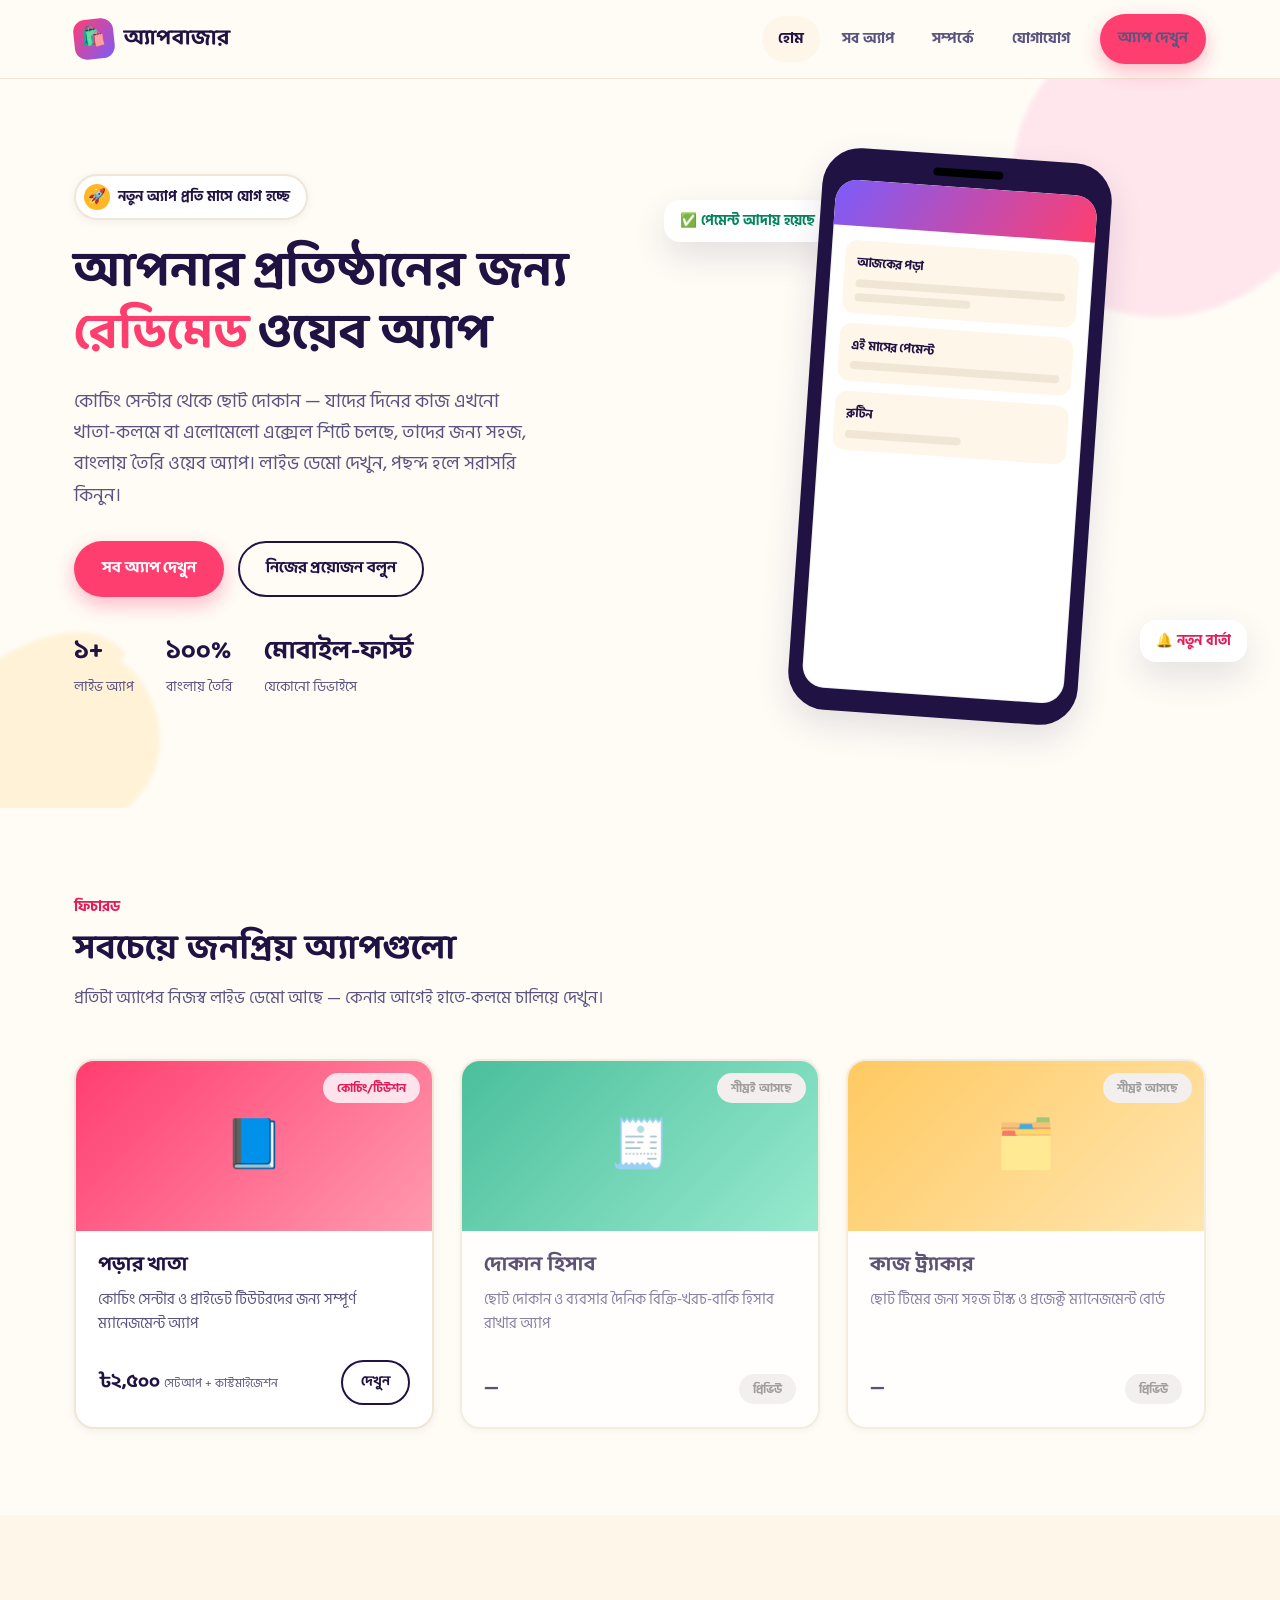
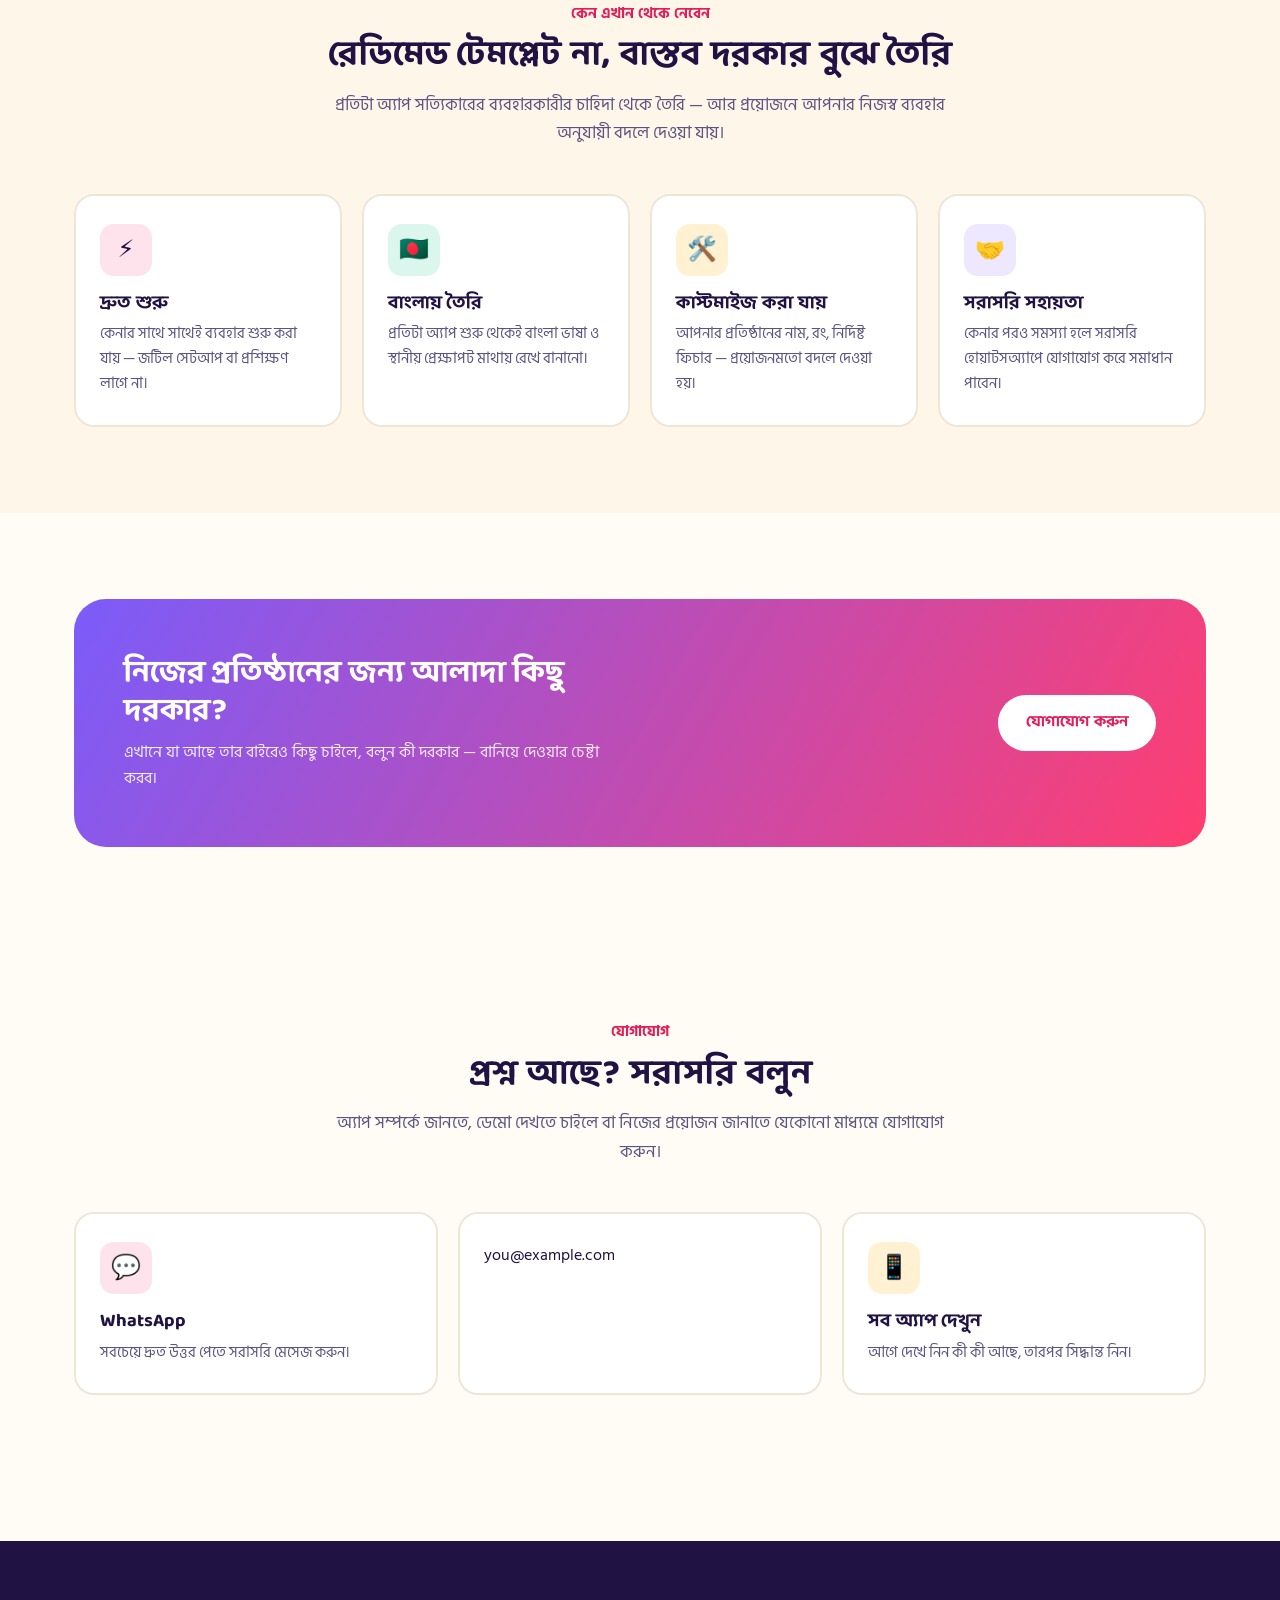
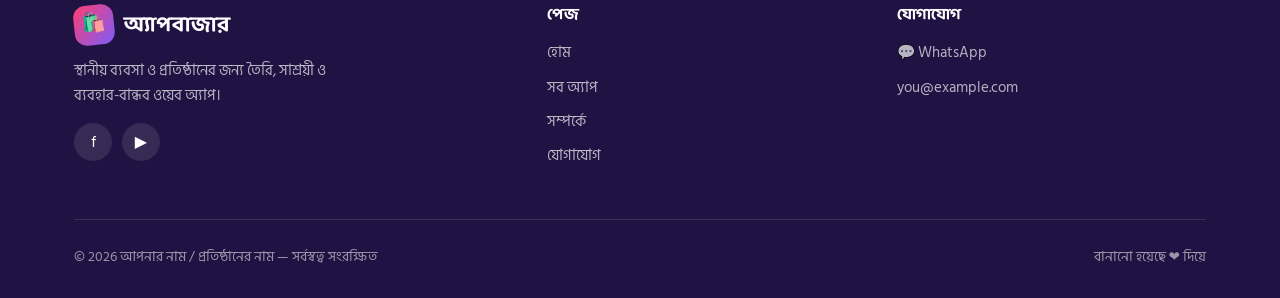
==== index.html @ 26f3728a "ওয়েব এপ রিলিজ করলাম ১ম বার" ====
<!DOCTYPE html>
<html lang="bn">
<head>
<meta charset="UTF-8" />
<meta name="viewport" content="width=device-width, initial-scale=1.0" />
<title>অ্যাপবাজার — আপনার প্রতিষ্ঠানের জন্য তৈরি ওয়েব অ্যাপ</title>
<meta name="description" content="স্থানীয় ব্যবসা, কোচিং সেন্টার ও প্রতিষ্ঠানের জন্য তৈরি, ব্যবহার-বান্ধব ও সাশ্রয়ী ওয়েব অ্যাপ — লাইভ ডেমো দেখুন, সরাসরি কিনুন।" />
<link rel="icon" href="assets/icons/favicon.svg" type="image/svg+xml">
<link rel="preconnect" href="https://fonts.googleapis.com">
<link rel="preconnect" href="https://fonts.gstatic.com" crossorigin>
<link href="https://fonts.googleapis.com/css2?family=Baloo+Da+2:wght@500;600;700;800&family=Hind+Siliguri:wght@400;500;600;700&display=swap" rel="stylesheet">
<link rel="stylesheet" href="css/style.css">
</head>
<body data-page="home">

<header class="site-header">
  <div class="container">
    <a href="index.html" class="brand"><span class="brand-mark">🛍️</span> <span data-site-name>অ্যাপবাজার</span></a>
    <nav class="main-nav">
      <a href="index.html" data-page="home">হোম</a>
      <a href="apps.html" data-page="apps">সব অ্যাপ</a>
      <a href="index.html#about" data-page="about">সম্পর্কে</a>
      <a href="index.html#contact" data-page="contact">যোগাযোগ</a>
      <a class="btn btn-primary btn-sm nav-cta" href="apps.html">অ্যাপ দেখুন</a>
    </nav>
    <button class="nav-toggle" aria-label="মেনু">☰</button>
  </div>
</header>

<section class="hero">
  <div class="blob-field">
    <svg class="blob" width="420" height="420" style="top:-120px; right:-100px" viewBox="0 0 200 200" xmlns="http://www.w3.org/2000/svg">
      <path fill="#FFE3EC" d="M45.4,-58.4C58.4,-49.6,68.2,-34.7,71.9,-18.2C75.7,-1.7,73.4,16.4,65.1,31.2C56.9,46,42.6,57.5,26.5,64.2C10.4,70.9,-7.5,72.7,-24.3,68.1C-41,63.4,-56.7,52.2,-65.6,36.9C-74.6,21.6,-76.8,2.1,-72.6,-15.1C-68.5,-32.3,-58,-47.3,-44.3,-56.1C-30.6,-64.9,-15.3,-67.6,1.2,-69.2C17.7,-70.9,35.4,-71.4,45.4,-58.4Z" transform="translate(100 100)" />
    </svg>
    <svg class="blob" width="300" height="300" style="bottom:-80px; left:-90px" viewBox="0 0 200 200" xmlns="http://www.w3.org/2000/svg">
      <path fill="#FFF1D2" d="M39.5,-51.9C50.8,-44.5,59.4,-32.5,63.6,-18.7C67.9,-4.9,67.8,10.7,62.1,23.9C56.5,37.1,45.3,47.9,32.2,55.4C19.2,62.9,4.3,67,-10.9,66.8C-26.1,66.6,-41.7,62.1,-52.8,52.1C-64,42.1,-70.7,26.6,-72.1,10.4C-73.5,-5.8,-69.6,-22.7,-60.1,-35.6C-50.6,-48.5,-35.5,-57.4,-20.4,-63.4C-5.3,-69.4,9.9,-72.6,23.7,-68.9C37.5,-65.2,49.9,-54.6,39.5,-51.9Z" transform="translate(100 100)" />
    </svg>
  </div>
  <div class="container">
    <div>
      <span class="hero-eyebrow"><span class="dot">🚀</span> নতুন অ্যাপ প্রতি মাসে যোগ হচ্ছে</span>
      <h1>আপনার প্রতিষ্ঠানের জন্য<br><span class="accent">রেডিমেড</span> ওয়েব অ্যাপ</h1>
      <p class="hero-sub">কোচিং সেন্টার থেকে ছোট দোকান — যাদের দিনের কাজ এখনো খাতা-কলমে বা এলোমেলো এক্সেল শিটে চলছে, তাদের জন্য সহজ, বাংলায় তৈরি ওয়েব অ্যাপ। লাইভ ডেমো দেখুন, পছন্দ হলে সরাসরি কিনুন।</p>
      <div class="hero-ctas">
        <a class="btn btn-primary" href="apps.html">সব অ্যাপ দেখুন</a>
        <a class="btn btn-outline" href="index.html#contact">নিজের প্রয়োজন বলুন</a>
      </div>
      <div class="hero-stats">
        <div class="hero-stat"><b>১+</b><span>লাইভ অ্যাপ</span></div>
        <div class="hero-stat"><b>১০০%</b><span>বাংলায় তৈরি</span></div>
        <div class="hero-stat"><b>মোবাইল-ফার্স্ট</b><span>যেকোনো ডিভাইসে</span></div>
      </div>
    </div>
    <div class="hero-visual">
      <div class="float-chip c1">✅ পেমেন্ট আদায় হয়েছে</div>
      <div class="float-chip c2">🔔 নতুন বার্তা</div>
      <div class="phone-mock">
        <div class="phone-notch"></div>
        <div class="phone-screen">
          <div class="ps-bar"></div>
          <div class="ps-body">
            <div class="ps-card"><b>আজকের পড়া</b><div class="ps-line"></div><div class="ps-line short"></div></div>
            <div class="ps-card"><b>এই মাসের পেমেন্ট</b><div class="ps-line"></div></div>
            <div class="ps-card"><b>রুটিন</b><div class="ps-line short"></div></div>
          </div>
        </div>
      </div>
    </div>
  </div>
</section>

<section id="apps">
  <div class="container">
    <div class="section-head">
      <span class="kicker">ফিচারড</span>
      <h2>সবচেয়ে জনপ্রিয় অ্যাপগুলো</h2>
      <p>প্রতিটা অ্যাপের নিজস্ব লাইভ ডেমো আছে — কেনার আগেই হাতে-কলমে চালিয়ে দেখুন।</p>
    </div>
    <div class="apps-grid" id="featured-apps-grid"></div>
  </div>
</section>

<section id="about" style="background:var(--bg-alt)">
  <div class="container">
    <div class="section-head center">
      <span class="kicker">কেন এখান থেকে নেবেন</span>
      <h2>রেডিমেড টেমপ্লেট না, বাস্তব দরকার বুঝে তৈরি</h2>
      <p>প্রতিটা অ্যাপ সত্যিকারের ব্যবহারকারীর চাহিদা থেকে তৈরি — আর প্রয়োজনে আপনার নিজস্ব ব্যবহার অনুযায়ী বদলে দেওয়া যায়।</p>
    </div>
    <div class="value-grid">
      <div class="value-card">
        <div class="value-icon">⚡</div>
        <h3>দ্রুত শুরু</h3>
        <p>কেনার সাথে সাথেই ব্যবহার শুরু করা যায় — জটিল সেটআপ বা প্রশিক্ষণ লাগে না।</p>
      </div>
      <div class="value-card">
        <div class="value-icon">🇧🇩</div>
        <h3>বাংলায় তৈরি</h3>
        <p>প্রতিটা অ্যাপ শুরু থেকেই বাংলা ভাষা ও স্থানীয় প্রেক্ষাপট মাথায় রেখে বানানো।</p>
      </div>
      <div class="value-card">
        <div class="value-icon">🛠️</div>
        <h3>কাস্টমাইজ করা যায়</h3>
        <p>আপনার প্রতিষ্ঠানের নাম, রং, নির্দিষ্ট ফিচার — প্রয়োজনমতো বদলে দেওয়া হয়।</p>
      </div>
      <div class="value-card">
        <div class="value-icon">🤝</div>
        <h3>সরাসরি সহায়তা</h3>
        <p>কেনার পরও সমস্যা হলে সরাসরি হোয়াটসঅ্যাপে যোগাযোগ করে সমাধান পাবেন।</p>
      </div>
    </div>
  </div>
</section>

<section>
  <div class="container">
    <div class="cta-band">
      <div>
        <h2>নিজের প্রতিষ্ঠানের জন্য আলাদা কিছু দরকার?</h2>
        <p>এখানে যা আছে তার বাইরেও কিছু চাইলে, বলুন কী দরকার — বানিয়ে দেওয়ার চেষ্টা করব।</p>
      </div>
      <a class="btn btn-primary" href="index.html#contact">যোগাযোগ করুন</a>
    </div>
  </div>
</section>

<section id="contact">
  <div class="container">
    <div class="section-head center">
      <span class="kicker">যোগাযোগ</span>
      <h2>প্রশ্ন আছে? সরাসরি বলুন</h2>
      <p>অ্যাপ সম্পর্কে জানতে, ডেমো দেখতে চাইলে বা নিজের প্রয়োজন জানাতে যেকোনো মাধ্যমে যোগাযোগ করুন।</p>
    </div>
    <div class="value-grid" style="grid-template-columns:repeat(3,1fr)">
      <a class="value-card" data-whatsapp-link href="#" target="_blank" rel="noopener">
        <div class="value-icon">💬</div>
        <h3>WhatsApp</h3>
        <p>সবচেয়ে দ্রুত উত্তর পেতে সরাসরি মেসেজ করুন।</p>
      </a>
      <a class="value-card" data-email href="#">
        <div class="value-icon">✉️</div>
        <h3>ইমেইল</h3>
        <p>বিস্তারিত প্রয়োজন লিখে জানাতে চাইলে ইমেইল করুন।</p>
      </a>
      <a class="value-card" href="apps.html">
        <div class="value-icon">📱</div>
        <h3>সব অ্যাপ দেখুন</h3>
        <p>আগে দেখে নিন কী কী আছে, তারপর সিদ্ধান্ত নিন।</p>
      </a>
    </div>
  </div>
</section>

<footer class="site-footer">
  <div class="container">
    <div class="footer-grid">
      <div>
        <a href="index.html" class="brand"><span class="brand-mark">🛍️</span> <span data-site-name>অ্যাপবাজার</span></a>
        <p style="margin-top:14px; max-width:34ch">স্থানীয় ব্যবসা ও প্রতিষ্ঠানের জন্য তৈরি, সাশ্রয়ী ও ব্যবহার-বান্ধব ওয়েব অ্যাপ।</p>
        <div class="social-row">
          <a href="#" aria-label="Facebook">f</a>
          <a href="#" aria-label="YouTube">▶</a>
        </div>
      </div>
      <div class="footer-col">
        <h4>পেজ</h4>
        <a href="index.html">হোম</a>
        <a href="apps.html">সব অ্যাপ</a>
        <a href="index.html#about">সম্পর্কে</a>
        <a href="index.html#contact">যোগাযোগ</a>
      </div>
      <div class="footer-col">
        <h4>যোগাযোগ</h4>
        <a data-whatsapp-link href="#" target="_blank" rel="noopener">💬 WhatsApp</a>
        <a data-email href="#">✉️ ইমেইল</a>
      </div>
    </div>
    <div class="footer-bottom">
      <span>© <span data-year></span> <span data-owner-name>অ্যাপবাজার</span> — সর্বস্বত্ব সংরক্ষিত</span>
      <span>বানানো হয়েছে ❤️ দিয়ে</span>
    </div>
  </div>
</footer>

<script src="js/products.js"></script>
<script src="js/main.js"></script>
</body>
</html>
---- css/style.css ----
/* ==========================================================================
   অ্যাপবাজার — মূল স্টাইলশিট
   থিম: উজ্জ্বল ও রঙিন, বাংলাদেশি বাজার/পোস্টার-এর মতো এনার্জেটিক লুক।
   রং/ফন্ট বদলাতে চাইলে শুধু নিচের :root ভ্যারিয়েবলগুলো বদলান — বাকি পুরো
   সাইটে এমনিতেই প্রতিফলিত হবে।
   ========================================================================== */

:root{
  /* --- রং --- */
  --bg: #FFFCF6;
  --bg-alt: #FFF6EA;
  --ink: #201242;
  --ink-soft: #5B5480;
  --card: #FFFFFF;
  --border: #F0E6D6;

  --pink: #FF3E70;
  --pink-dark: #E11D5A;
  --yellow: #FFB627;
  --yellow-dark: #E89A00;
  --teal: #04A777;
  --teal-dark: #04835D;
  --violet: #7B5CFA;
  --violet-dark: #5F3FE0;

  --shadow-sm: 0 2px 10px rgba(32,18,66,.06);
  --shadow-md: 0 14px 34px rgba(32,18,66,.12);
  --radius: 20px;
  --radius-sm: 12px;

  --font-display: 'Baloo Da 2', 'Hind Siliguri', system-ui, sans-serif;
  --font-body: 'Hind Siliguri', 'Segoe UI', system-ui, sans-serif;
}

*{ box-sizing:border-box; }
html{ scroll-behavior:smooth; }
body{
  margin:0; background:var(--bg); color:var(--ink);
  font-family:var(--font-body); font-size:16px; line-height:1.65;
  overflow-x:hidden;
}
h1,h2,h3,h4{ font-family:var(--font-display); font-weight:700; margin:0 0 .4em; color:var(--ink); line-height:1.25; }
p{ margin:0 0 1em; color:var(--ink-soft); }
a{ color:inherit; text-decoration:none; }
img{ max-width:100%; display:block; }
button{ font-family:inherit; cursor:pointer; }
.container{ max-width:1180px; margin:0 auto; padding:0 24px; }
.hidden{ display:none !important; }
::selection{ background:var(--yellow); color:var(--ink); }

@media (prefers-reduced-motion: reduce){
  html{ scroll-behavior:auto; }
  *{ animation-duration:.001ms !important; transition-duration:.001ms !important; }
}

/* ---------- বাটন ---------- */
.btn{
  display:inline-flex; align-items:center; justify-content:center; gap:8px;
  padding:13px 26px; border-radius:100px; border:2px solid transparent;
  font-weight:700; font-size:.98rem; font-family:var(--font-display);
  transition:transform .15s ease, box-shadow .15s ease, background .15s ease;
  white-space:nowrap;
}
.btn:active{ transform:scale(.97); }
.btn-primary{ background:var(--pink); color:#fff; box-shadow:0 8px 20px rgba(255,62,112,.35); }
.btn-primary:hover{ background:var(--pink-dark); box-shadow:0 10px 26px rgba(255,62,112,.45); }
.btn-dark{ background:var(--ink); color:#fff; }
.btn-dark:hover{ background:#3a2a6b; }
.btn-outline{ background:transparent; border-color:var(--ink); color:var(--ink); }
.btn-outline:hover{ background:var(--ink); color:#fff; }
.btn-teal{ background:var(--teal); color:#fff; box-shadow:0 8px 20px rgba(4,167,119,.3); }
.btn-teal:hover{ background:var(--teal-dark); }
.btn-block{ width:100%; }
.btn-sm{ padding:9px 18px; font-size:.86rem; }

/* ---------- ব্যাজ / ট্যাগ ---------- */
.tag{
  display:inline-flex; align-items:center; gap:6px; padding:5px 14px; border-radius:100px;
  font-size:.78rem; font-weight:700; background:var(--bg-alt); color:var(--ink-soft);
}
.tag.pink{ background:#FFE3EC; color:var(--pink-dark); }
.tag.teal{ background:#DBF6EC; color:var(--teal-dark); }
.tag.yellow{ background:#FFF1D2; color:var(--yellow-dark); }
.tag.violet{ background:#EDE7FF; color:var(--violet-dark); }
.tag.soon{ background:#EEEAEA; color:#7a7a7a; }

/* ---------- ব্লব ডেকোরেশন ---------- */
.blob-field{ position:absolute; inset:0; overflow:hidden; pointer-events:none; z-index:0; }
.blob{ position:absolute; filter:blur(2px); opacity:.85; }

/* ---------- হেডার ---------- */
.site-header{
  position:sticky; top:0; z-index:50; background:rgba(255,252,246,.88); backdrop-filter:blur(10px);
  border-bottom:1px solid var(--border);
}
.site-header .container{ display:flex; align-items:center; justify-content:space-between; height:78px; }
.brand{ display:flex; align-items:center; gap:10px; font-family:var(--font-display); font-weight:700; font-size:1.35rem; }
.brand-mark{
  width:40px; height:40px; border-radius:12px; display:flex; align-items:center; justify-content:center;
  background:linear-gradient(135deg, var(--pink), var(--violet)); color:#fff; font-size:1.2rem; flex-shrink:0;
  transform:rotate(-6deg);
}
.main-nav{ display:flex; align-items:center; gap:6px; }
.main-nav a{
  padding:10px 16px; border-radius:100px; font-weight:700; font-size:.95rem; color:var(--ink-soft);
  transition:background .15s, color .15s;
}
.main-nav a:hover, .main-nav a.active{ background:var(--bg-alt); color:var(--ink); }
.nav-cta{ margin-left:8px; }
.nav-toggle{
  display:none; width:44px; height:44px; border-radius:12px; border:2px solid var(--border); background:#fff;
  font-size:1.3rem; align-items:center; justify-content:center;
}

/* ---------- হিরো ---------- */
.hero{ position:relative; padding:76px 0 90px; overflow:hidden; }
.hero .container{ position:relative; z-index:1; display:grid; grid-template-columns:1.05fr .95fr; gap:56px; align-items:center; }
.hero-eyebrow{
  display:inline-flex; align-items:center; gap:8px; background:#fff; border:2px solid var(--border);
  padding:8px 16px 8px 8px; border-radius:100px; font-weight:700; font-size:.85rem; margin-bottom:22px; box-shadow:var(--shadow-sm);
}
.hero-eyebrow .dot{ width:26px; height:26px; border-radius:50%; background:var(--yellow); display:flex; align-items:center; justify-content:center; font-size:.9rem; }
.hero h1{ font-size:3.1rem; letter-spacing:-.01em; }
.hero h1 .accent{ color:var(--pink); }
.hero-sub{ font-size:1.18rem; max-width:46ch; margin-bottom:30px; }
.hero-ctas{ display:flex; gap:14px; flex-wrap:wrap; margin-bottom:34px; }
.hero-stats{ display:flex; gap:32px; flex-wrap:wrap; }
.hero-stat b{ font-family:var(--font-display); font-size:1.6rem; display:block; color:var(--ink); }
.hero-stat span{ font-size:.85rem; color:var(--ink-soft); }

/* ফোন মকআপে লাইভ প্রিভিউ */
.hero-visual{ position:relative; display:flex; justify-content:center; }
.phone-mock{
  width:290px; background:var(--ink); border-radius:38px; padding:14px 14px 22px; box-shadow:var(--shadow-md);
  transform:rotate(4deg); transition:transform .4s ease;
}
.hero-visual:hover .phone-mock{ transform:rotate(0deg) translateY(-4px); }
.phone-notch{ width:70px; height:8px; background:#000; border-radius:100px; margin:0 auto 10px; }
.phone-screen{
  background:#fff; border-radius:22px; overflow:hidden; aspect-ratio:9/17.5;
  display:flex; flex-direction:column; box-shadow:inset 0 0 0 1px rgba(0,0,0,.06);
}
.phone-screen .ps-bar{ height:46px; background:linear-gradient(120deg,var(--violet),var(--pink)); flex-shrink:0; }
.phone-screen .ps-body{ padding:14px; display:flex; flex-direction:column; gap:10px; flex:1; }
.ps-card{ background:var(--bg-alt); border-radius:12px; padding:12px; }
.ps-card b{ display:block; font-size:.78rem; margin-bottom:4px; }
.ps-line{ height:8px; border-radius:6px; background:var(--border); margin-top:6px; }
.ps-line.short{ width:55%; }
.float-chip{
  position:absolute; background:#fff; border-radius:16px; padding:10px 16px; box-shadow:var(--shadow-md);
  display:flex; align-items:center; gap:8px; font-weight:700; font-size:.85rem; animation:float 4.5s ease-in-out infinite;
}
.float-chip.c1{ top:8%; left:-6%; color:var(--teal-dark); }
.float-chip.c2{ bottom:10%; right:-8%; color:var(--pink-dark); animation-delay:1.2s; }
@keyframes float{ 0%,100%{ transform:translateY(0);} 50%{ transform:translateY(-12px);} }

/* ---------- সেকশন সাধারণ ---------- */
section{ padding:86px 0; position:relative; }
.section-head{ max-width:640px; margin:0 0 46px; }
.section-head .kicker{ font-weight:700; color:var(--pink-dark); font-size:.95rem; margin-bottom:8px; display:block; }
.section-head h2{ font-size:2.15rem; }
.section-head p{ font-size:1.08rem; }
.section-head.center{ margin-left:auto; margin-right:auto; text-align:center; }

/* ---------- ভ্যালু/ফিচার কার্ড ---------- */
.value-grid{ display:grid; grid-template-columns:repeat(4,1fr); gap:20px; }
.value-card{ background:var(--card); border:2px solid var(--border); border-radius:var(--radius); padding:28px 24px; transition:transform .2s, border-color .2s; }
.value-card:hover{ transform:translateY(-6px); border-color:var(--pink); }
.value-icon{ width:52px; height:52px; border-radius:14px; display:flex; align-items:center; justify-content:center; font-size:1.5rem; margin-bottom:16px; }
.value-card:nth-child(4n+1) .value-icon{ background:#FFE3EC; }
.value-card:nth-child(4n+2) .value-icon{ background:#DBF6EC; }
.value-card:nth-child(4n+3) .value-icon{ background:#FFF1D2; }
.value-card:nth-child(4n+4) .value-icon{ background:#EDE7FF; }
.value-card h3{ font-size:1.15rem; }
.value-card p{ font-size:.94rem; margin:0; }

/* ---------- অ্যাপ কার্ড গ্রিড ---------- */
.apps-grid{ display:grid; grid-template-columns:repeat(3,1fr); gap:26px; }
.app-card{
  background:var(--card); border-radius:var(--radius); overflow:hidden; box-shadow:var(--shadow-sm);
  border:2px solid var(--border); display:flex; flex-direction:column; transition:transform .2s, box-shadow .2s;
}
.app-card:hover{ transform:translateY(-6px); box-shadow:var(--shadow-md); }
.app-card.soon{ opacity:.72; }
.app-thumb{
  height:170px; position:relative; display:flex; align-items:center; justify-content:center; font-size:3rem;
  color:#fff;
}
.app-thumb .thumb-tag{ position:absolute; top:12px; right:12px; }
.app-body{ padding:22px; display:flex; flex-direction:column; gap:10px; flex:1; }
.app-body h3{ font-size:1.25rem; margin-bottom:0; }
.app-tagline{ font-size:.92rem; color:var(--ink-soft); margin:0; }
.app-meta-row{ display:flex; align-items:center; justify-content:space-between; margin-top:auto; padding-top:14px; }
.app-price{ font-family:var(--font-display); font-weight:700; font-size:1.2rem; color:var(--ink); }
.app-price small{ font-family:var(--font-body); font-weight:400; font-size:.72rem; color:var(--ink-soft); }
.app-actions{ display:flex; gap:10px; }
.category-strip{ display:flex; gap:10px; flex-wrap:wrap; margin-bottom:36px; }
.category-chip{
  padding:9px 18px; border-radius:100px; border:2px solid var(--border); background:#fff; font-weight:700; font-size:.88rem;
  color:var(--ink-soft); transition:background .15s, color .15s, border-color .15s;
}
.category-chip.active, .category-chip:hover{ background:var(--ink); border-color:var(--ink); color:#fff; }
.search-row{ display:flex; gap:12px; margin-bottom:28px; }
.search-row input{
  flex:1; padding:14px 20px; border-radius:100px; border:2px solid var(--border); font-family:var(--font-body);
  font-size:.98rem; background:#fff;
}
.search-row input:focus{ outline:none; border-color:var(--pink); }
.empty-note{ text-align:center; color:var(--ink-soft); padding:60px 20px; font-size:1.05rem; }

/* ---------- কেন আমরা / প্রসেস ---------- */
.steps{ display:grid; grid-template-columns:repeat(3,1fr); gap:24px; }
.step-card{ position:relative; padding:30px 26px; background:var(--card); border-radius:var(--radius); border:2px solid var(--border); }
.step-card .step-icon{ font-size:2rem; margin-bottom:14px; display:block; }

/* ---------- টেস্টিমোনিয়াল / সিটিএ ব্যান্ড ---------- */
.cta-band{
  background:linear-gradient(120deg, var(--violet), var(--pink)); border-radius:32px; padding:56px 50px;
  color:#fff; display:flex; align-items:center; justify-content:space-between; gap:30px; flex-wrap:wrap;
  position:relative; overflow:hidden;
}
.cta-band h2{ color:#fff; font-size:1.9rem; max-width:520px; margin-bottom:8px; }
.cta-band p{ color:rgba(255,255,255,.88); margin:0; max-width:480px; }
.cta-band .btn-primary{ background:#fff; color:var(--pink-dark); box-shadow:none; }
.cta-band .btn-primary:hover{ background:#fff2f5; }

/* ---------- অ্যাপ ডিটেইল পেজ ---------- */
.detail-hero{ display:grid; grid-template-columns:1fr 1fr; gap:50px; align-items:start; }
.detail-thumb{ border-radius:var(--radius); height:340px; display:flex; align-items:center; justify-content:center; font-size:5rem; color:#fff; }
.detail-info .tag{ margin-bottom:14px; }
.detail-info h1{ font-size:2.4rem; }
.feature-list{ list-style:none; margin:20px 0; padding:0; display:grid; gap:12px; }
.feature-list li{ display:flex; gap:10px; align-items:flex-start; font-size:.98rem; color:var(--ink); }
.feature-list li .ic{ flex-shrink:0; width:26px; height:26px; border-radius:50%; background:#DBF6EC; color:var(--teal-dark); display:flex; align-items:center; justify-content:center; font-size:.8rem; margin-top:1px; }
.price-box{ background:var(--card); border:2px solid var(--border); border-radius:var(--radius); padding:26px; margin-top:22px; }
.price-box .price-big{ font-family:var(--font-display); font-size:2.1rem; font-weight:700; }
.price-box .price-big small{ font-family:var(--font-body); font-size:.85rem; font-weight:400; color:var(--ink-soft); }
.detail-actions{ display:flex; gap:12px; margin-top:16px; flex-wrap:wrap; }
.detail-body{ margin-top:70px; display:grid; grid-template-columns:2fr 1fr; gap:50px; }
.detail-body h2{ font-size:1.5rem; }
.spec-table{ width:100%; border-collapse:collapse; margin-top:10px; }
.spec-table tr{ border-bottom:1px solid var(--border); }
.spec-table td{ padding:12px 0; font-size:.92rem; }
.spec-table td:first-child{ color:var(--ink-soft); width:40%; }

/* ---------- মডাল (কিনুন) ---------- */
.modal-overlay{
  position:fixed; inset:0; background:rgba(32,18,66,.55); display:flex; align-items:center; justify-content:center;
  padding:20px; z-index:200; opacity:0; pointer-events:none; transition:opacity .2s;
}
.modal-overlay.open{ opacity:1; pointer-events:auto; }
.modal-box{
  background:#fff; border-radius:24px; width:100%; max-width:480px; max-height:92vh; overflow-y:auto;
  padding:30px; position:relative; transform:translateY(14px); transition:transform .2s;
}
.modal-overlay.open .modal-box{ transform:translateY(0); }
.modal-close{ position:absolute; top:18px; right:18px; width:36px; height:36px; border-radius:50%; border:2px solid var(--border); background:#fff; font-size:1.1rem; }
.modal-box h3{ font-size:1.35rem; margin-bottom:4px; }
.modal-app-name{ color:var(--ink-soft); font-size:.92rem; margin-bottom:20px; }
.buy-tabs{ display:flex; gap:8px; background:var(--bg-alt); padding:5px; border-radius:100px; margin-bottom:22px; }
.buy-tab{ flex:1; padding:10px; border-radius:100px; border:none; background:transparent; font-weight:700; font-size:.88rem; color:var(--ink-soft); }
.buy-tab.active{ background:#fff; color:var(--ink); box-shadow:var(--shadow-sm); }
.pay-panel{ display:none; }
.pay-panel.active{ display:block; }
.pay-number-box{ background:var(--bg-alt); border-radius:14px; padding:16px; display:flex; align-items:center; justify-content:space-between; margin-bottom:8px; }
.pay-number-box b{ font-family:var(--font-display); font-size:1.15rem; letter-spacing:.02em; }
.pay-number-box span.method{ font-size:.78rem; color:var(--ink-soft); display:block; }
.copy-btn{ border:2px solid var(--border); background:#fff; border-radius:10px; padding:7px 12px; font-size:.8rem; font-weight:700; }
.form-field{ margin-bottom:14px; }
.form-field label{ display:block; font-size:.86rem; font-weight:700; margin-bottom:6px; color:var(--ink); }
.form-field input, .form-field select, .form-field textarea{
  width:100%; padding:12px 14px; border-radius:12px; border:2px solid var(--border); font-family:var(--font-body); font-size:.95rem;
}
.form-field input:focus, .form-field select:focus, .form-field textarea:focus{ outline:none; border-color:var(--pink); }
.pay-note{ font-size:.8rem; color:var(--ink-soft); margin-top:12px; }
.wa-preview{ background:var(--bg-alt); border-radius:14px; padding:16px; font-size:.88rem; color:var(--ink-soft); margin-bottom:18px; white-space:pre-line; }

/* ---------- ফুটার ---------- */
.site-footer{ background:var(--ink); color:#fff; padding:64px 0 30px; margin-top:60px; }
.footer-grid{ display:grid; grid-template-columns:1.4fr 1fr 1fr; gap:40px; padding-bottom:40px; border-bottom:1px solid rgba(255,255,255,.12); }
.site-footer .brand{ color:#fff; }
.footer-grid p{ color:rgba(255,255,255,.68); font-size:.92rem; }
.footer-col h4{ color:#fff; font-size:1rem; margin-bottom:16px; }
.footer-col a{ display:block; color:rgba(255,255,255,.68); font-size:.92rem; margin-bottom:10px; }
.footer-col a:hover{ color:#fff; }
.footer-bottom{ display:flex; justify-content:space-between; padding-top:26px; color:rgba(255,255,255,.55); font-size:.85rem; flex-wrap:wrap; gap:10px; }
.social-row{ display:flex; gap:10px; }
.social-row a{ width:38px; height:38px; border-radius:50%; background:rgba(255,255,255,.1); display:flex; align-items:center; justify-content:center; }

/* ---------- টোস্ট ---------- */
#toast{
  position:fixed; bottom:24px; left:50%; transform:translateX(-50%) translateY(20px); background:var(--ink); color:#fff;
  padding:14px 24px; border-radius:100px; font-weight:700; font-size:.9rem; opacity:0; pointer-events:none;
  transition:opacity .25s, transform .25s; z-index:300; box-shadow:var(--shadow-md);
}
#toast.show{ opacity:1; transform:translateX(-50%) translateY(0); }

/* ---------- রেসপন্সিভ ---------- */
@media (max-width:980px){
  .hero .container{ grid-template-columns:1fr; }
  .hero-visual{ order:-1; margin-bottom:10px; }
  .value-grid{ grid-template-columns:repeat(2,1fr); }
  .apps-grid{ grid-template-columns:repeat(2,1fr); }
  .steps{ grid-template-columns:1fr; }
  .detail-hero, .detail-body{ grid-template-columns:1fr; }
  .footer-grid{ grid-template-columns:1fr 1fr; }
}
@media (max-width:680px){
  .main-nav{ display:none; }
  .nav-toggle{ display:flex; }
  .hero h1{ font-size:2.15rem; }
  .hero-stats{ gap:22px; }
  .value-grid{ grid-template-columns:1fr; }
  .apps-grid{ grid-template-columns:1fr; }
  .cta-band{ padding:40px 26px; flex-direction:column; text-align:center; }
  .cta-band p{ margin:0 auto; }
  .footer-grid{ grid-template-columns:1fr; }
  section{ padding:60px 0; }
  .section-head h2{ font-size:1.7rem; }
}
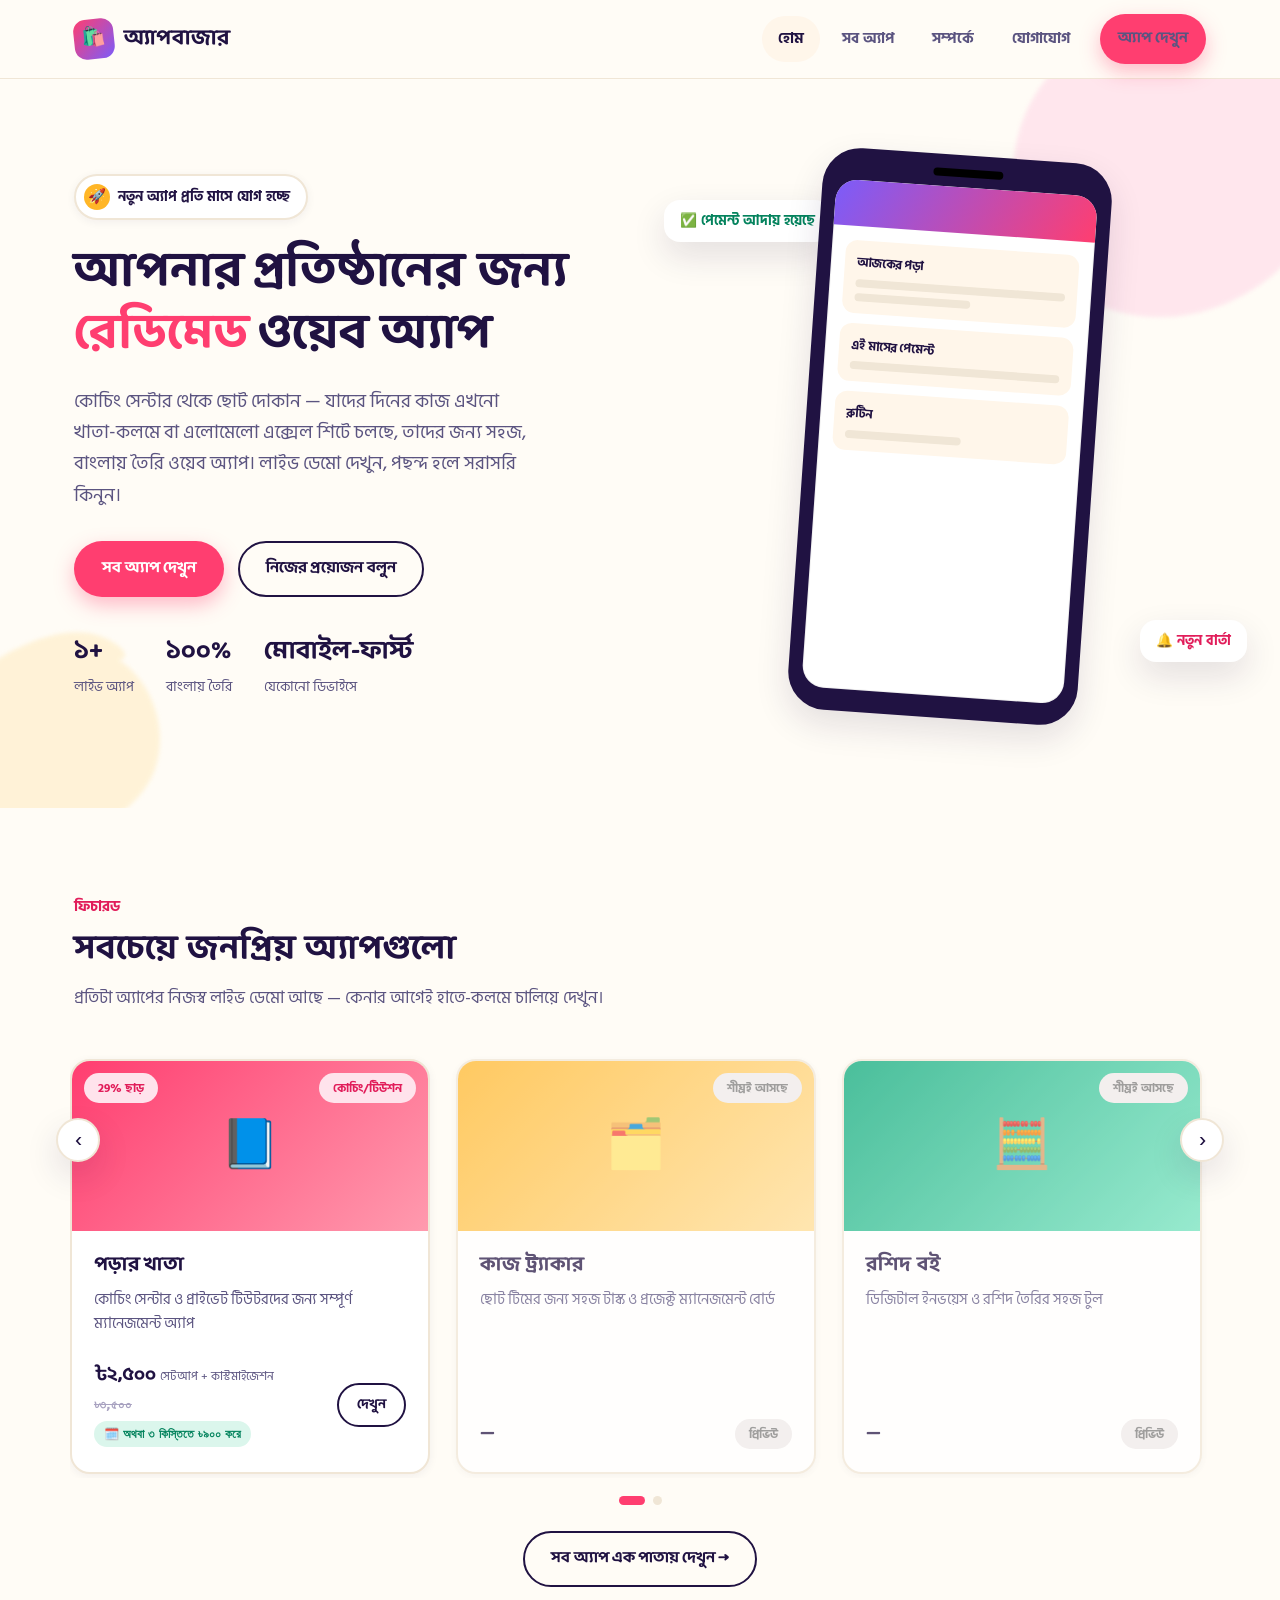
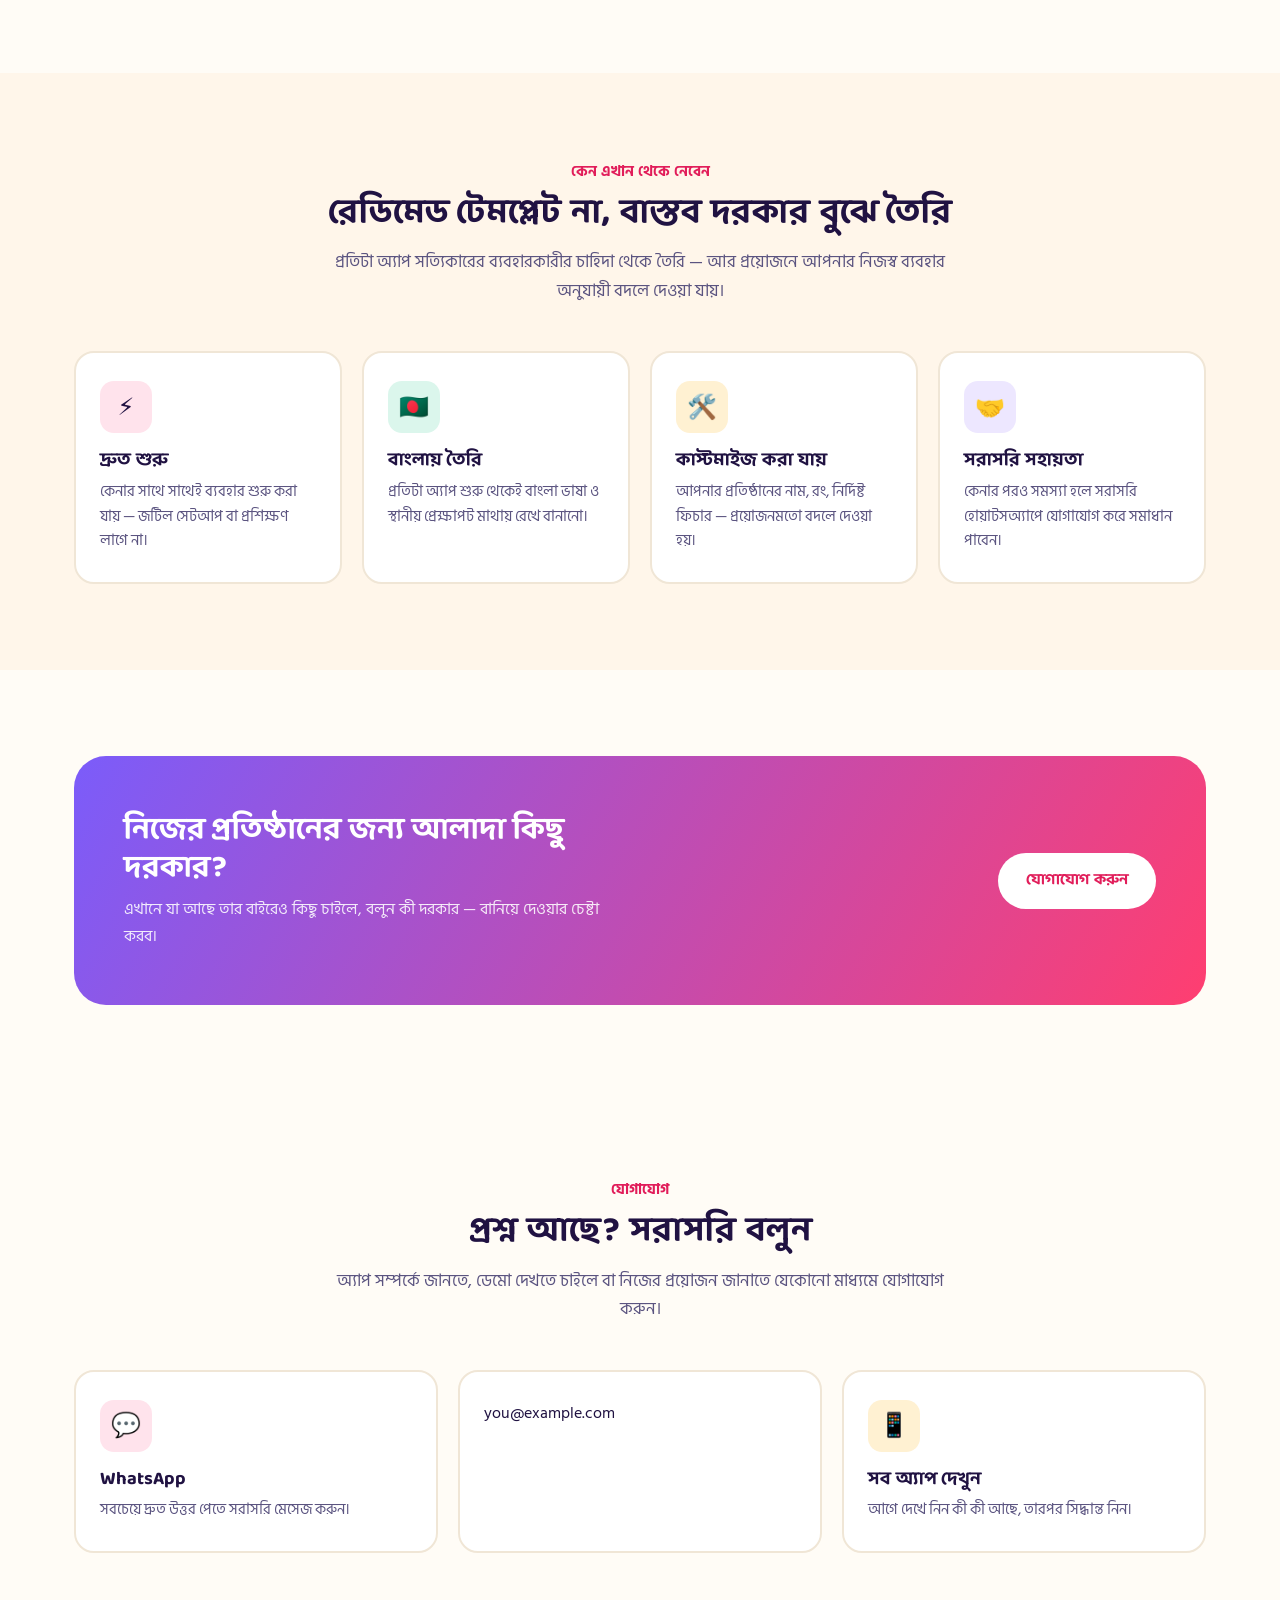
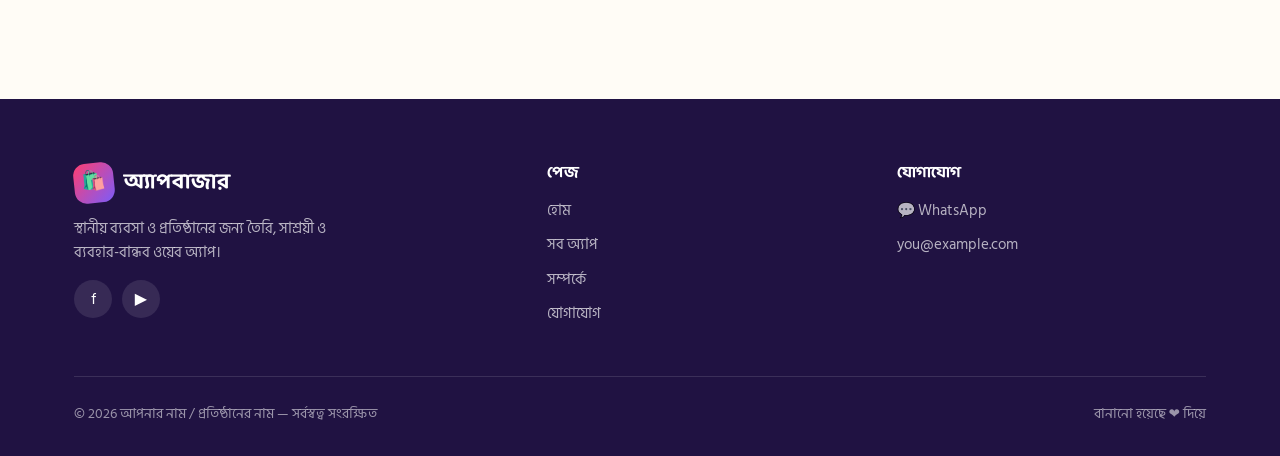
==== commit 7f42064a: "Add files via upload" ====
--- a/index.html
+++ b/index.html
@@ -76,7 +76,15 @@
       <h2>সবচেয়ে জনপ্রিয় অ্যাপগুলো</h2>
       <p>প্রতিটা অ্যাপের নিজস্ব লাইভ ডেমো আছে — কেনার আগেই হাতে-কলমে চালিয়ে দেখুন।</p>
     </div>
-    <div class="apps-grid" id="featured-apps-grid"></div>
+    <div class="carousel" id="featured-carousel">
+      <button class="carousel-arrow prev" id="featured-prev" aria-label="আগের অ্যাপ">‹</button>
+      <div class="carousel-track" id="featured-apps-track"></div>
+      <button class="carousel-arrow next" id="featured-next" aria-label="পরের অ্যাপ">›</button>
+    </div>
+    <div class="carousel-dots" id="featured-dots"></div>
+    <div style="text-align:center; margin-top:26px">
+      <a class="btn btn-outline" href="apps.html">সব অ্যাপ এক পাতায় দেখুন →</a>
+    </div>
   </div>
 </section>
 
--- a/css/style.css
+++ b/css/style.css
@@ -187,12 +187,52 @@
   color:#fff;
 }
 .app-thumb .thumb-tag{ position:absolute; top:12px; right:12px; }
+.app-thumb .discount-badge{ position:absolute; top:12px; left:12px; }
+.app-thumb.has-image{ background-color:var(--bg-alt); }
 .app-body{ padding:22px; display:flex; flex-direction:column; gap:10px; flex:1; }
 .app-body h3{ font-size:1.25rem; margin-bottom:0; }
 .app-tagline{ font-size:.92rem; color:var(--ink-soft); margin:0; }
 .app-meta-row{ display:flex; align-items:center; justify-content:space-between; margin-top:auto; padding-top:14px; }
 .app-price{ font-family:var(--font-display); font-weight:700; font-size:1.2rem; color:var(--ink); }
 .app-price small{ font-family:var(--font-body); font-weight:400; font-size:.72rem; color:var(--ink-soft); }
+.price-was{ font-family:var(--font-body); font-weight:600; font-size:.8rem; color:#a8a2c0; text-decoration:line-through; margin-top:2px; }
+/* মাসিক/বাৎসরিক লেজুড় (৳৫০০/মাস) — দামের চেয়ে ছোট ও হালকা, যাতে মূল দামই চোখে পড়ে */
+.price-suffix{ font-family:var(--font-body); font-weight:600; font-size:.62em; color:var(--ink-soft); }
+.price-installment{ font-family:var(--font-body); font-weight:600; font-size:.76rem; color:var(--teal-dark); background:#DBF6EC; display:inline-block; padding:3px 10px; border-radius:20px; margin-top:6px; }
+
+/* ---------- ক্যারাউসেল (হোমপেজের ফিচারড অ্যাপ স্লাইডার) ---------- */
+.carousel{ position:relative; }
+.carousel-track{
+  display:flex; gap:26px; overflow-x:auto; scroll-snap-type:x mandatory; scroll-behavior:smooth;
+  padding:4px; margin:-4px; scrollbar-width:none;
+}
+.carousel-track::-webkit-scrollbar{ display:none; }
+.carousel-item{ flex:0 0 calc((100% - 52px) / 3); scroll-snap-align:start; display:flex; }
+.carousel-item .app-card{ width:100%; }
+.carousel-arrow{
+  position:absolute; top:calc(85px - 22px); width:44px; height:44px; border-radius:50%; z-index:5;
+  background:#fff; border:2px solid var(--border); box-shadow:var(--shadow-md); font-size:1.5rem; line-height:1;
+  color:var(--ink); display:flex; align-items:center; justify-content:center; transition:opacity .2s, transform .15s;
+}
+.carousel-arrow:hover:not(:disabled){ transform:scale(1.08); border-color:var(--pink); color:var(--pink); }
+.carousel-arrow:disabled{ opacity:.3; cursor:default; }
+.carousel-arrow.prev{ left:-18px; }
+.carousel-arrow.next{ right:-18px; }
+.carousel-dots{ display:flex; justify-content:center; gap:8px; margin-top:22px; }
+.carousel-dot{
+  width:9px; height:9px; border-radius:50%; border:none; background:var(--border); padding:0;
+  transition:background .2s, width .2s;
+}
+.carousel-dot.active{ background:var(--pink); width:26px; border-radius:20px; }
+@media (max-width:980px){
+  .carousel-item{ flex-basis:calc((100% - 26px) / 2); }
+  .carousel-arrow.prev{ left:-6px; }
+  .carousel-arrow.next{ right:-6px; }
+}
+@media (max-width:680px){
+  .carousel-item{ flex-basis:100%; }
+  .carousel-arrow{ display:none; }  /* মোবাইলে আঙুল দিয়ে সোয়াইপ করাই স্বাভাবিক */
+}
 .app-actions{ display:flex; gap:10px; }
 .category-strip{ display:flex; gap:10px; flex-wrap:wrap; margin-bottom:36px; }
 .category-chip{
@@ -227,6 +267,9 @@
 /* ---------- অ্যাপ ডিটেইল পেজ ---------- */
 .detail-hero{ display:grid; grid-template-columns:1fr 1fr; gap:50px; align-items:start; }
 .detail-thumb{ border-radius:var(--radius); height:340px; display:flex; align-items:center; justify-content:center; font-size:5rem; color:#fff; }
+.detail-thumb.has-image{ background-color:var(--bg-alt); }
+.video-embed{ position:relative; width:100%; padding-top:56.25%; border-radius:var(--radius); overflow:hidden; margin-top:14px; box-shadow:var(--shadow-sm); background:#000; }
+.video-embed iframe{ position:absolute; inset:0; width:100%; height:100%; border:0; }
 .detail-info .tag{ margin-bottom:14px; }
 .detail-info h1{ font-size:2.4rem; }
 .feature-list{ list-style:none; margin:20px 0; padding:0; display:grid; gap:12px; }
@@ -235,6 +278,7 @@
 .price-box{ background:var(--card); border:2px solid var(--border); border-radius:var(--radius); padding:26px; margin-top:22px; }
 .price-box .price-big{ font-family:var(--font-display); font-size:2.1rem; font-weight:700; }
 .price-box .price-big small{ font-family:var(--font-body); font-size:.85rem; font-weight:400; color:var(--ink-soft); }
+.price-box .price-big .price-was{ font-size:1rem; margin-top:4px; }
 .detail-actions{ display:flex; gap:12px; margin-top:16px; flex-wrap:wrap; }
 .detail-body{ margin-top:70px; display:grid; grid-template-columns:2fr 1fr; gap:50px; }
 .detail-body h2{ font-size:1.5rem; }
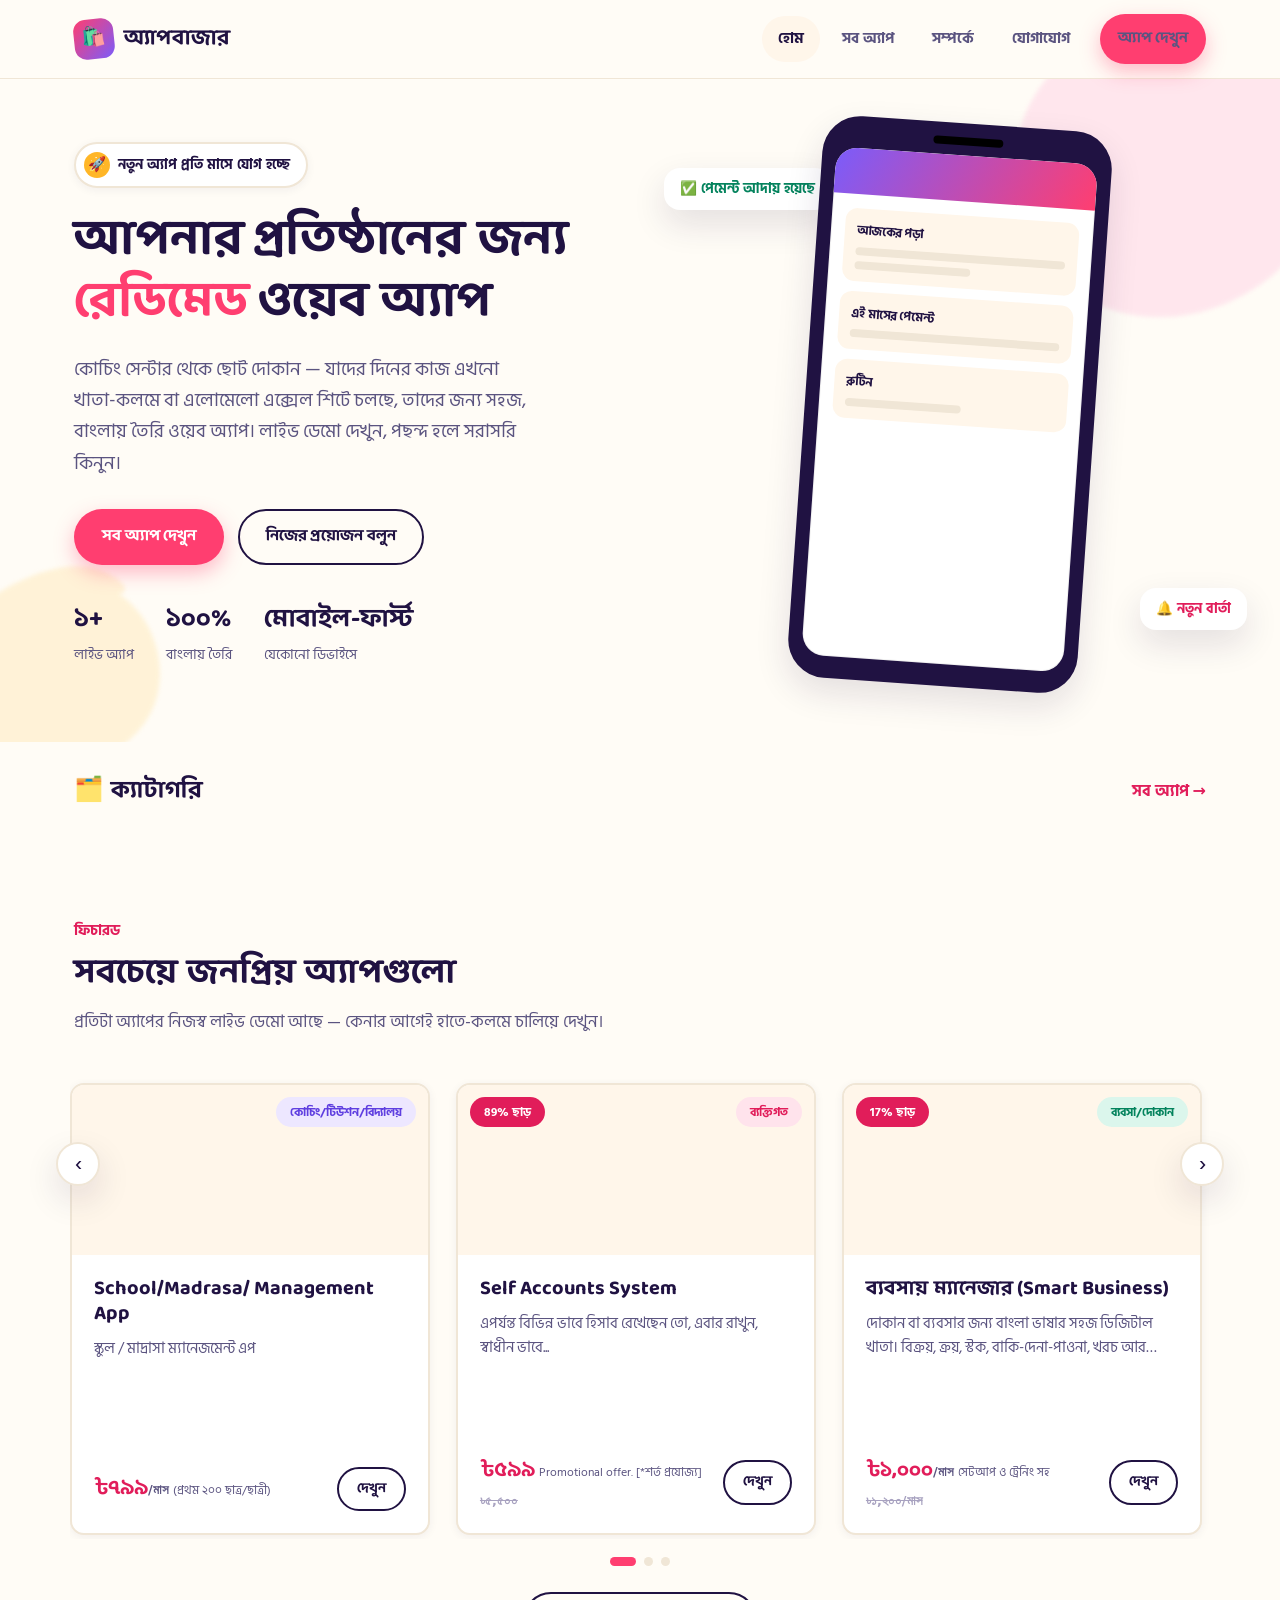
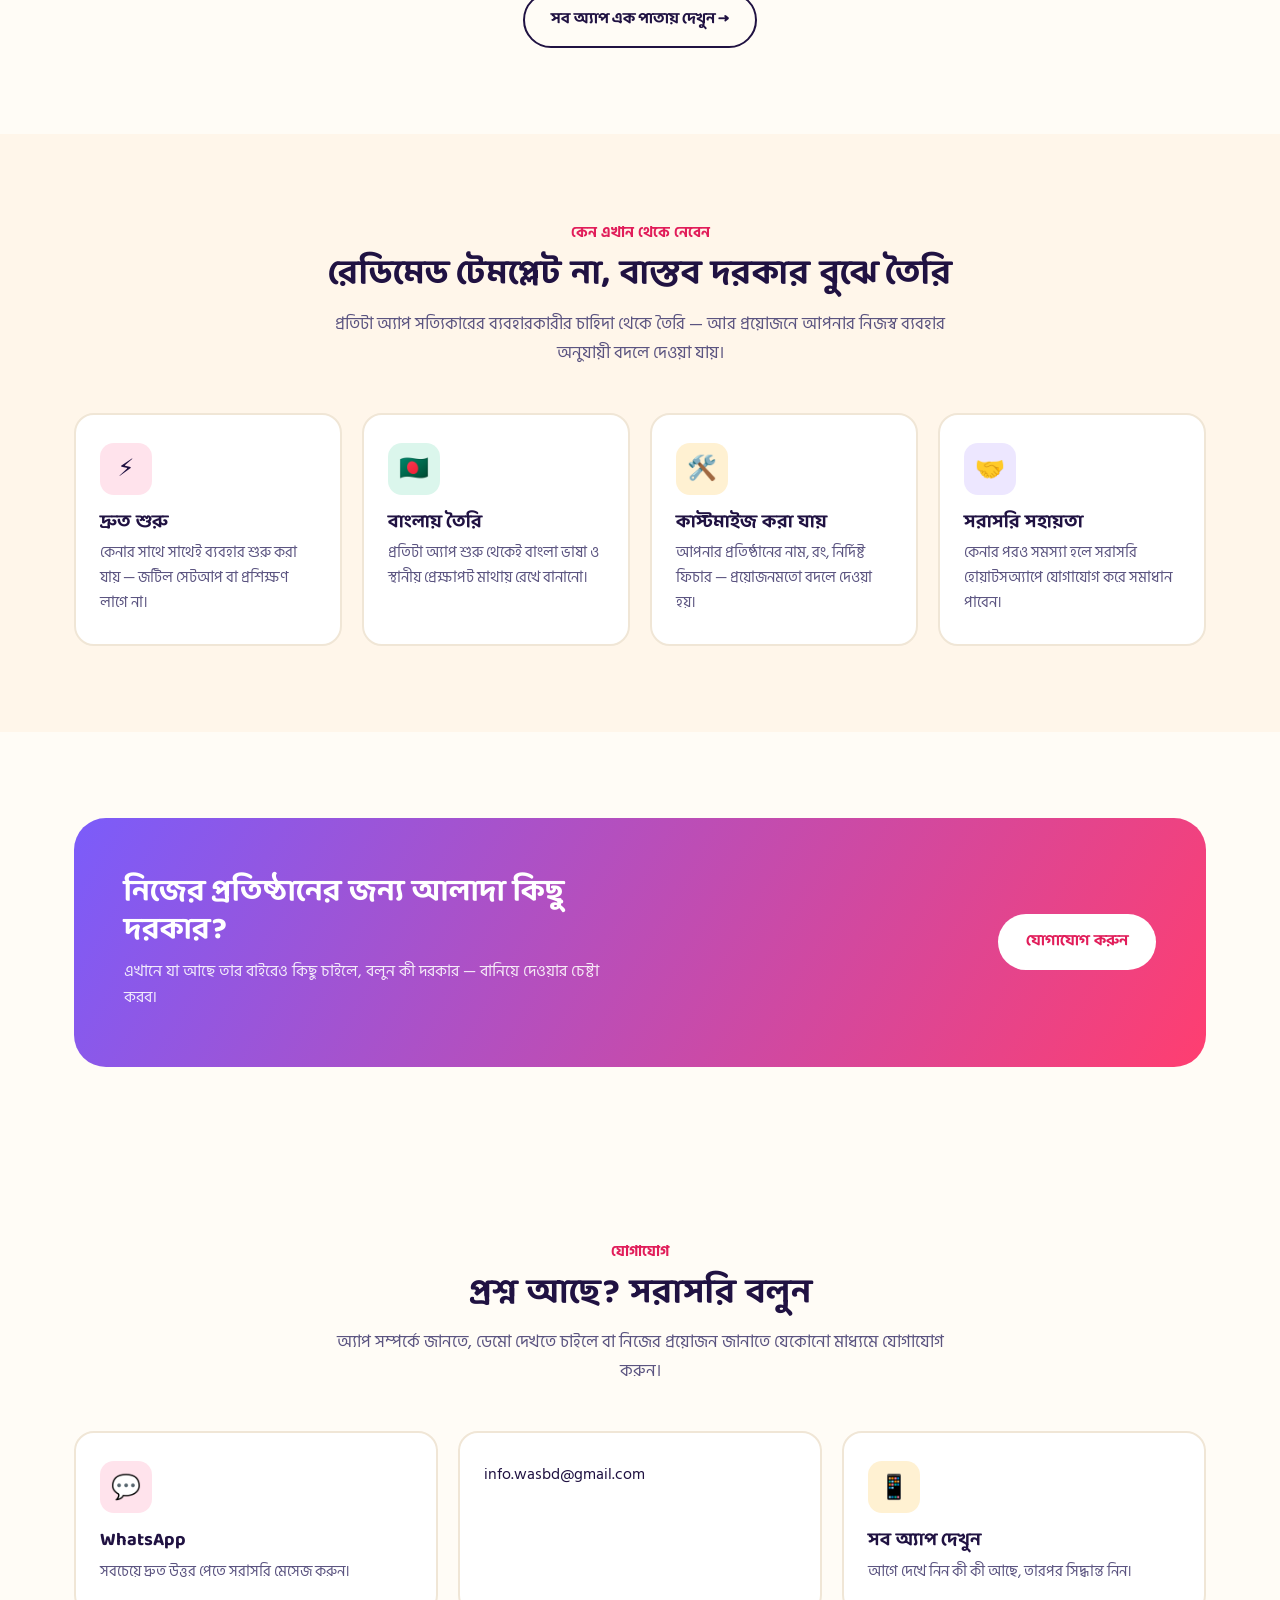
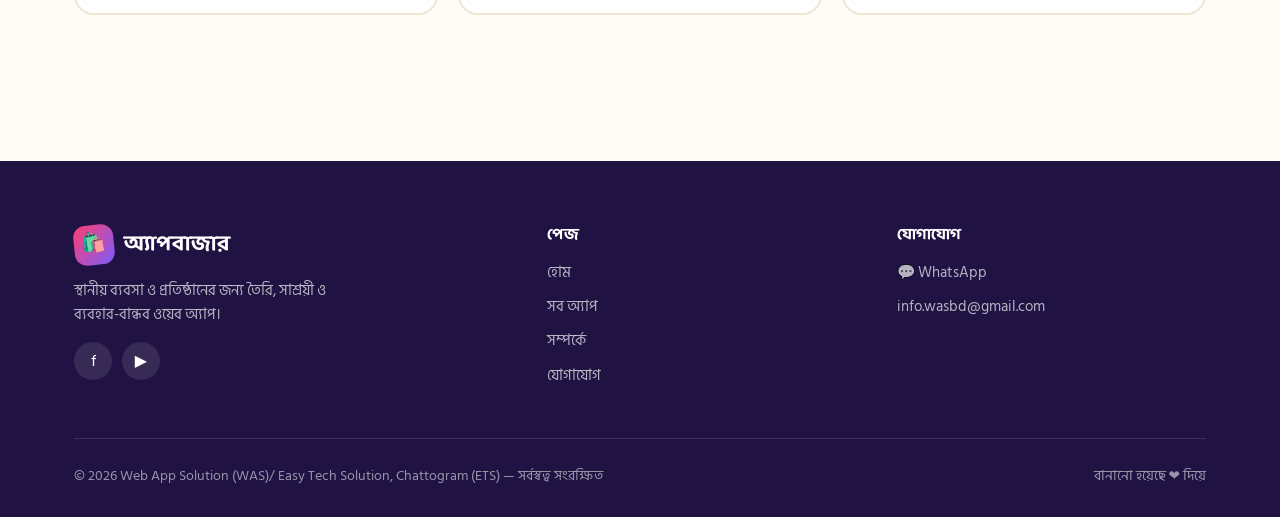
==== commit 3bee653c: "Add files via upload" ====
--- a/index.html
+++ b/index.html
@@ -66,6 +66,24 @@
         </div>
       </div>
     </div>
+  </div>
+</section>
+
+<section id="cat-tiles" class="shop-section">
+  <div class="container">
+    <div class="shop-head"><h2>🗂️ ক্যাটাগরি</h2><a href="apps.html">সব অ্যাপ →</a></div>
+    <div class="cat-tiles" id="cat-tiles-row"></div>
+  </div>
+</section>
+
+<section id="flash-sale" class="shop-section flash-section hidden">
+  <div class="container">
+    <div class="shop-head">
+      <h2>⚡ ফ্ল্যাশ সেল</h2>
+      <div id="flash-cd"></div>
+      <a href="apps.html?offers=1">সব অফার →</a>
+    </div>
+    <div class="apps-grid" id="flash-grid"></div>
   </div>
 </section>
 
--- a/css/style.css
+++ b/css/style.css
@@ -362,3 +362,73 @@
   section{ padding:60px 0; }
   .section-head h2{ font-size:1.7rem; }
 }
+
+/* ---------- পেমেন্ট QR ও টাকার পরিমাণ ---------- */
+.amount-box{ background:#FFF1D2; border:2px solid var(--yellow-dark, #E0A800); border-radius:14px; padding:12px 16px; text-align:center; margin-bottom:14px; }
+.amount-box span{ display:block; font-size:.8rem; color:var(--ink-soft); }
+.amount-box b{ display:block; font-family:var(--font-display); font-size:1.7rem; line-height:1.3; }
+.amount-box small{ display:block; font-size:.8rem; color:var(--ink-soft); }
+.qr-box{ text-align:center; background:var(--bg-alt); border:2px dashed var(--border); border-radius:16px; padding:16px; margin-bottom:12px; }
+.qr-img{ width:100%; max-width:280px; height:auto; border-radius:14px; background:#fff; box-shadow:var(--shadow-sm); display:block; margin:0 auto 12px; }
+.qr-title{ font-weight:800; margin-bottom:4px; }
+.qr-sub{ color:var(--ink-soft); font-size:.82rem; margin-bottom:12px; }
+.qr-download{ font-size:.85rem; padding:10px 16px; }
+.form-field input[readonly]{ background:var(--bg-alt); color:var(--ink-soft); }
+
+/* ==========================================================================
+   ই-কমার্স (Daraz-স্টাইল) লুক: ঘোষণা-বার, সার্চ, ক্যাটাগরি, ফ্ল্যাশ সেল, কাউন্টডাউন
+   ========================================================================== */
+.announce-bar{ background:var(--ink); color:#fff; text-align:center; font-size:.85rem; padding:7px 14px; font-weight:600; }
+.header-search{ flex:1; max-width:460px; margin:0 20px; display:flex; }
+.header-search input, .mobile-search input{ flex:1; min-width:0; border:2px solid var(--border); border-right:0; border-radius:12px 0 0 12px; padding:10px 14px; font:inherit; background:#fff; }
+.header-search input:focus, .mobile-search input:focus{ outline:none; border-color:var(--pink); }
+.header-search button, .mobile-search button{ border:0; background:var(--pink); color:#fff; font-weight:700; padding:0 18px; border-radius:0 12px 12px 0; }
+.header-search button:hover, .mobile-search button:hover{ background:var(--pink-dark); }
+.mobile-search{ display:none; margin:10px 0 0; }
+.cat-nav{ background:#fff; border-bottom:1px solid var(--border); }
+.cat-nav-row{ display:flex; gap:8px; overflow-x:auto; padding:10px 0; scrollbar-width:none; }
+.cat-nav-row::-webkit-scrollbar{ display:none; }
+.cat-pill{ flex:0 0 auto; padding:7px 14px; border-radius:999px; background:var(--bg-alt); font-weight:600; font-size:.88rem; white-space:nowrap; }
+.cat-pill:hover{ background:#FFE3EC; color:var(--pink-dark); }
+.cat-pill.hot{ background:var(--pink); color:#fff; }
+@media (max-width:860px){ .header-search{ display:none; } .mobile-search{ display:flex; } }
+
+.shop-section{ padding:34px 0 10px; }
+.shop-head{ display:flex; align-items:center; gap:16px; flex-wrap:wrap; margin-bottom:16px; }
+.shop-head h2{ margin:0; font-size:1.5rem; }
+.shop-head > a{ margin-left:auto; font-weight:700; color:var(--pink-dark); }
+.cat-tiles{ display:grid; grid-template-columns:repeat(auto-fill,minmax(150px,1fr)); gap:12px; }
+.cat-tile{ background:#fff; border:1px solid var(--border); border-radius:14px; padding:16px 10px; text-align:center; display:flex; flex-direction:column; gap:2px; box-shadow:var(--shadow-sm); transition:transform .15s, box-shadow .15s; }
+.cat-tile:hover{ transform:translateY(-3px); box-shadow:var(--shadow-md); }
+.cat-tile .cat-ic{ font-size:2rem; }
+.cat-tile b{ font-family:var(--font-display); font-size:.95rem; line-height:1.3; }
+.cat-tile small{ color:var(--ink-soft); }
+.flash-section .container{ background:linear-gradient(135deg,#FFF1F4,#FFF6E0); border:1px solid #FFD6DF; border-radius:22px; padding:22px; }
+.flash-section .shop-head h2{ color:var(--pink-dark); }
+
+.apps-grid{ grid-template-columns:repeat(auto-fill,minmax(250px,1fr)); gap:16px; }
+.app-card{ border-radius:14px; }
+.app-price{ color:var(--pink-dark); font-size:1.3rem; }
+.app-tagline{ display:-webkit-box; -webkit-line-clamp:2; -webkit-box-orient:vertical; overflow:hidden; }
+.discount-badge{ background:var(--pink-dark) !important; color:#fff !important; }
+
+.cd{ display:flex; align-items:center; gap:8px; flex-wrap:wrap; }
+.cd-label{ font-size:.78rem; font-weight:700; color:var(--pink-dark); }
+.cd-time{ display:inline-flex; gap:4px; }
+.cd-box{ background:var(--ink); color:#fff; border-radius:8px; padding:2px 7px; text-align:center; min-width:42px; line-height:1.2; }
+.cd-box b{ display:block; font-family:var(--font-display); font-size:1.05rem; }
+.cd-box small{ display:block; font-size:.58rem; opacity:.8; }
+.cd-card{ position:absolute; left:8px; right:8px; bottom:8px; background:rgba(255,255,255,.94); border-radius:10px; padding:5px 8px; justify-content:center; gap:6px; }
+.cd-card .cd-label{ display:none; }
+.cd-card .cd-box{ min-width:34px; padding:1px 5px; }
+.cd-card .cd-box b{ font-size:.85rem; }
+.cd-card .cd-box small{ font-size:.5rem; }
+.cd-big{ margin-bottom:12px; padding:10px 12px; background:#FFF1F4; border:1px dashed var(--pink); border-radius:12px; }
+.cd-small{ justify-content:center; margin-top:8px; }
+.cd-small .cd-box{ min-width:36px; }
+
+.hero{ padding:44px 0 56px; }
+@media (max-width:860px){ .hero{ padding:32px 0 44px; } }
+
+.cd-end{ flex-basis:100%; font-size:.72rem; color:var(--ink-soft); font-weight:600; }
+.cd-small .cd-end{ text-align:center; }
